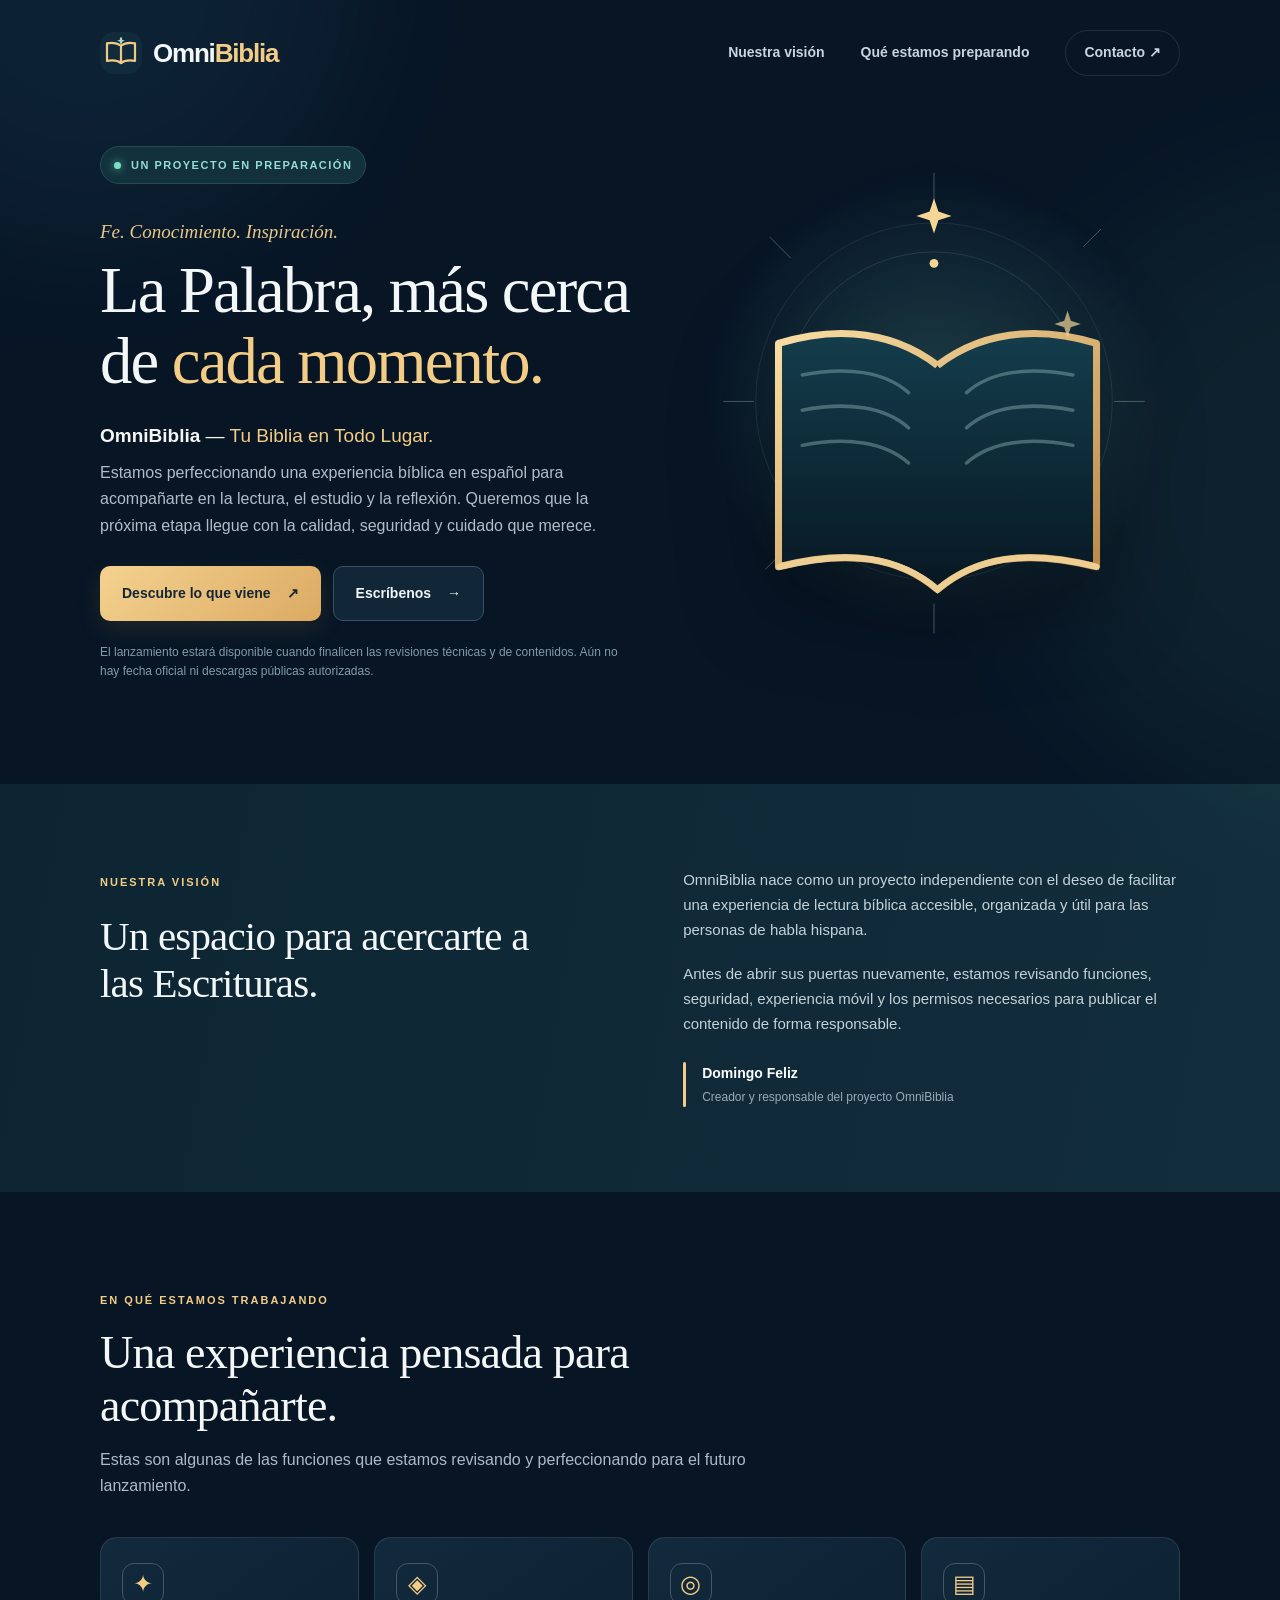
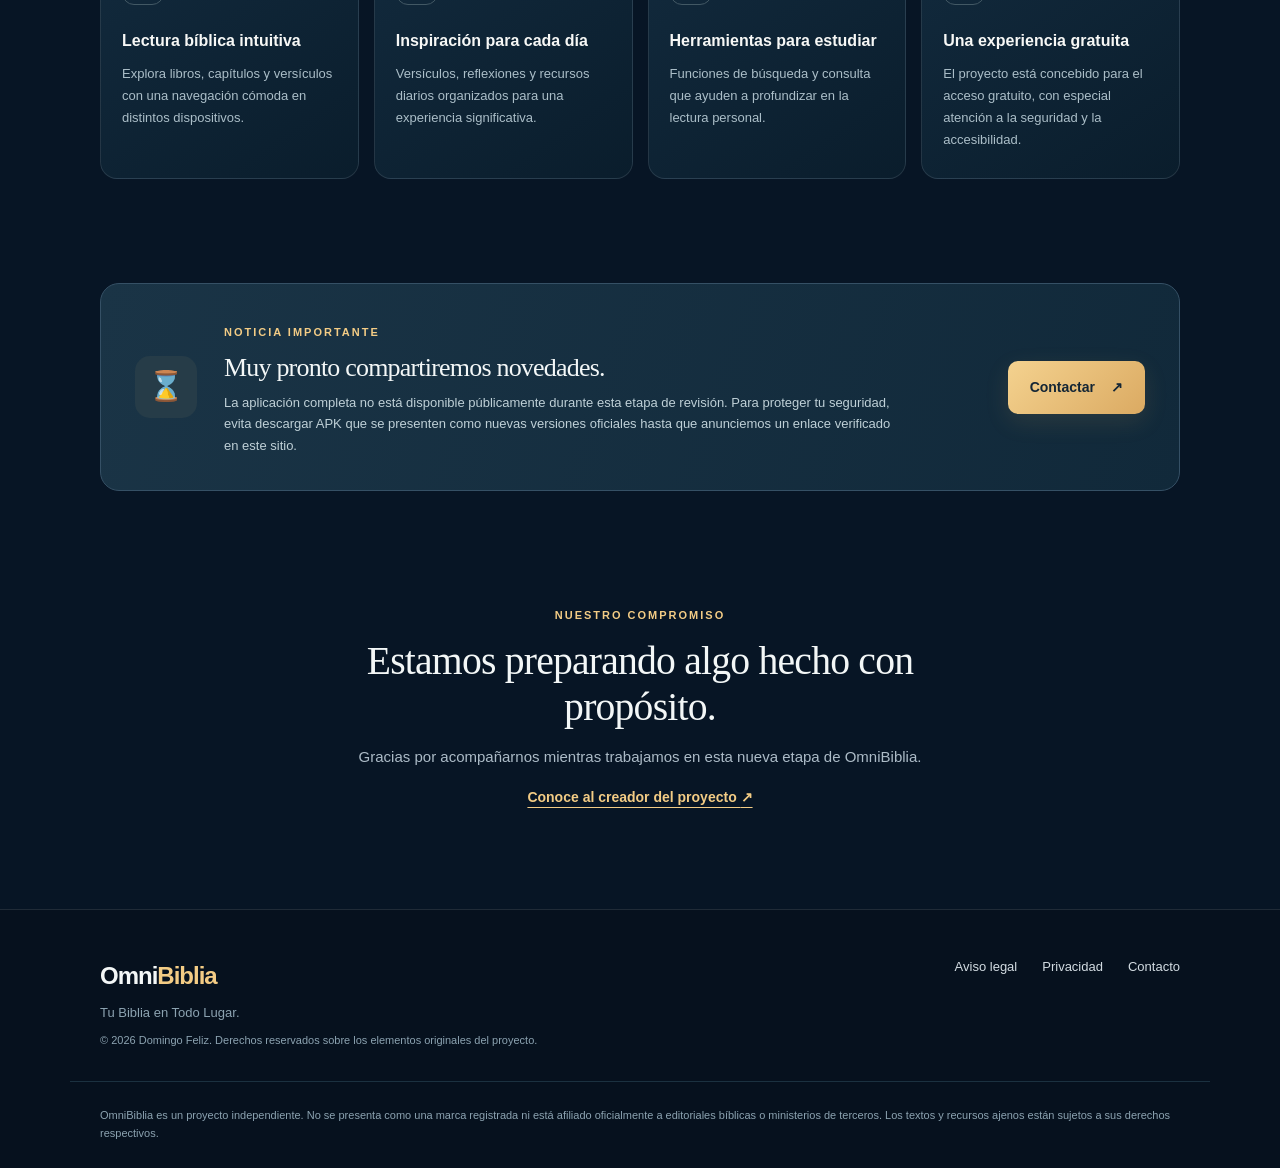
==== index.html @ 855c9818 "Add files via upload" ====
<!doctype html>
<html lang="es-DO">
<head>
  <meta charset="utf-8">
  <meta name="viewport" content="width=device-width, initial-scale=1">
  <meta name="theme-color" content="#081827">
  <meta name="description" content="OmniBiblia, una aplicación bíblica cristiana en español creada por Domingo Feliz. Preparamos una experiencia gratuita de lectura, estudio y reflexión. Próximamente en web y Android.">
  <meta name="author" content="Domingo Feliz">
  <meta name="robots" content="index, follow, max-image-preview:large">
  <meta name="referrer" content="strict-origin-when-cross-origin">
  <link rel="canonical" href="https://omnibiblia.dofepro.do/">
  <link rel="icon" type="image/svg+xml" href="favicon.svg">
  <link rel="preload" as="image" href="hero-art.svg">
  <meta property="og:type" content="website">
  <meta property="og:locale" content="es_DO">
  <meta property="og:site_name" content="OmniBiblia">
  <meta property="og:title" content="OmniBiblia — Tu Biblia en Todo Lugar | Próximamente">
  <meta property="og:description" content="Estamos perfeccionando OmniBiblia, una aplicación bíblica gratuita en español para leer, explorar y reflexionar. Proyecto independiente creado por Domingo Feliz.">
  <meta property="og:url" content="https://omnibiblia.dofepro.do/">
  <meta property="og:image" content="https://omnibiblia.dofepro.do/og-image.png">
  <meta property="og:image:alt" content="OmniBiblia — Tu Biblia en Todo Lugar. Próximamente.">
  <meta name="twitter:card" content="summary_large_image">
  <meta name="twitter:title" content="OmniBiblia — Tu Biblia en Todo Lugar">
  <meta name="twitter:description" content="Una experiencia bíblica en español, gratuita y en preparación.">
  <meta name="twitter:image" content="https://omnibiblia.dofepro.do/og-image.png">
  <title>OmniBiblia — Tu Biblia en Todo Lugar | Próximamente</title>
  <script type="application/ld+json">{
    "@context": "https://schema.org",
    "@type": "WebSite",
    "name": "OmniBiblia",
    "url": "https://omnibiblia.dofepro.do/",
    "inLanguage": "es-DO",
    "description": "Sitio informativo oficial del proyecto independiente OmniBiblia, una aplicación bíblica gratuita en desarrollo.",
    "creator": {"@type": "Person", "name": "Domingo Feliz", "url": "https://dofepro.do/"},
    "publisher": {"@type": "Person", "name": "Domingo Feliz"}
  }</script>
  <link rel="stylesheet" href="styles.css">
</head>
<body>
  <a class="skip-link" href="#contenido">Saltar al contenido</a>
  <div class="ambient ambient-one" aria-hidden="true"></div><div class="ambient ambient-two" aria-hidden="true"></div>
  <header class="site-header wrap">
    <a class="brand" href="./" aria-label="OmniBiblia, inicio">
      <img src="favicon.svg" width="42" height="42" alt="" aria-hidden="true">
      <span>Omni<span class="brand-accent">Biblia</span></span>
    </a>
    <nav class="nav" aria-label="Navegación principal"><a href="#vision">Nuestra visión</a><a href="#novedades">Qué estamos preparando</a><a class="nav-contact" href="mailto:dofeprotech@gmail.com?subject=OmniBiblia%20-%20Contacto">Contacto <span aria-hidden="true">↗</span></a></nav>
  </header>

  <main id="contenido">
    <section class="hero wrap" aria-labelledby="hero-title">
      <div class="hero-copy">
        <span class="eyebrow"><span class="status-dot" aria-hidden="true"></span> UN PROYECTO EN PREPARACIÓN</span>
        <p class="micro-heading">Fe. Conocimiento. Inspiración.</p>
        <h1 id="hero-title">La Palabra, más cerca de <em>cada momento.</em></h1>
        <p class="hero-lead"><strong>OmniBiblia</strong> — <span>Tu Biblia en Todo Lugar.</span></p>
        <p class="hero-description">Estamos perfeccionando una experiencia bíblica en español para acompañarte en la lectura, el estudio y la reflexión. Queremos que la próxima etapa llegue con la calidad, seguridad y cuidado que merece.</p>
        <div class="hero-actions"><a class="btn btn-primary" href="#novedades">Descubre lo que viene <span aria-hidden="true">↗</span></a><a class="btn btn-outline" href="mailto:dofeprotech@gmail.com?subject=Quiero%20conocer%20novedades%20de%20OmniBiblia">Escríbenos <span aria-hidden="true">→</span></a></div>
        <p class="hero-fine">El lanzamiento estará disponible cuando finalicen las revisiones técnicas y de contenidos. Aún no hay fecha oficial ni descargas públicas autorizadas.</p>
      </div>
      <div class="hero-visual" aria-hidden="true"><img src="hero-art.svg" alt=""></div>
    </section>

    <section class="statement-section" id="vision" aria-labelledby="vision-title">
      <div class="wrap vision-grid">
        <div><span class="section-label">NUESTRA VISIÓN</span><h2 id="vision-title">Un espacio para acercarte a las Escrituras.</h2></div>
        <div class="vision-content"><p>OmniBiblia nace como un proyecto independiente con el deseo de facilitar una experiencia de lectura bíblica accesible, organizada y útil para las personas de habla hispana.</p><p>Antes de abrir sus puertas nuevamente, estamos revisando funciones, seguridad, experiencia móvil y los permisos necesarios para publicar el contenido de forma responsable.</p><div class="signature"><span class="signature-stroke" aria-hidden="true"></span><span><strong>Domingo Feliz</strong><small>Creador y responsable del proyecto OmniBiblia</small></span></div></div>
      </div>
    </section>

    <section class="features wrap" id="novedades" aria-labelledby="features-title">
      <div class="section-intro"><span class="section-label">EN QUÉ ESTAMOS TRABAJANDO</span><h2 id="features-title">Una experiencia pensada para acompañarte.</h2><p>Estas son algunas de las funciones que estamos revisando y perfeccionando para el futuro lanzamiento.</p></div>
      <div class="feature-grid">
        <article class="feature-card"><span class="feature-icon" aria-hidden="true">✦</span><h3>Lectura bíblica intuitiva</h3><p>Explora libros, capítulos y versículos con una navegación cómoda en distintos dispositivos.</p></article>
        <article class="feature-card"><span class="feature-icon" aria-hidden="true">◈</span><h3>Inspiración para cada día</h3><p>Versículos, reflexiones y recursos diarios organizados para una experiencia significativa.</p></article>
        <article class="feature-card"><span class="feature-icon" aria-hidden="true">◎</span><h3>Herramientas para estudiar</h3><p>Funciones de búsqueda y consulta que ayuden a profundizar en la lectura personal.</p></article>
        <article class="feature-card"><span class="feature-icon" aria-hidden="true">▤</span><h3>Una experiencia gratuita</h3><p>El proyecto está concebido para el acceso gratuito, con especial atención a la seguridad y la accesibilidad.</p></article>
      </div>
    </section>

    <section class="notice-section wrap" aria-labelledby="notice-title">
      <div class="notice"><div class="notice-icon" aria-hidden="true">⌛</div><div><span class="section-label">NOTICIA IMPORTANTE</span><h2 id="notice-title">Muy pronto compartiremos novedades.</h2><p>La aplicación completa no está disponible públicamente durante esta etapa de revisión. Para proteger tu seguridad, evita descargar APK que se presenten como nuevas versiones oficiales hasta que anunciemos un enlace verificado en este sitio.</p></div><a class="btn btn-primary notice-btn" href="mailto:dofeprotech@gmail.com?subject=Consulta%20sobre%20OmniBiblia">Contactar <span aria-hidden="true">↗</span></a></div>
    </section>

    <section class="closing wrap" aria-labelledby="closing-title"><span class="section-label">NUESTRO COMPROMISO</span><h2 id="closing-title">Estamos preparando algo hecho con propósito.</h2><p>Gracias por acompañarnos mientras trabajamos en esta nueva etapa de OmniBiblia.</p><a href="https://dofepro.do/" target="_blank" rel="noopener noreferrer">Conoce al creador del proyecto <span aria-hidden="true">↗</span></a></section>
  </main>
  <footer class="footer"><div class="wrap footer-inner"><div><div class="footer-brand">Omni<span>Biblia</span></div><p>Tu Biblia en Todo Lugar.</p><p class="copyright">© 2026 Domingo Feliz. Derechos reservados sobre los elementos originales del proyecto.</p></div><div class="footer-links"><a href="aviso-legal.html">Aviso legal</a><a href="privacidad.html">Privacidad</a><a href="mailto:dofeprotech@gmail.com">Contacto</a></div></div><p class="footer-disclaimer wrap">OmniBiblia es un proyecto independiente. No se presenta como una marca registrada ni está afiliado oficialmente a editoriales bíblicas o ministerios de terceros. Los textos y recursos ajenos están sujetos a sus derechos respectivos.</p></footer>
</body>
</html>
---- styles.css ----
@charset "UTF-8";
:root{color-scheme:dark;--bg:#071525;--deep:#06101d;--surface:#11283a;--border:rgba(217,231,235,.12);--text:#f3f7f7;--muted:#acbbc7;--gold:#f3cc85;--gold2:#d2a65f;--teal:#95dcd2;--wrap:1140px}*{box-sizing:border-box}html{scroll-behavior:smooth}body{margin:0;background:var(--bg);color:var(--text);font-family:Inter,ui-sans-serif,-apple-system,BlinkMacSystemFont,"Segoe UI",Roboto,Arial,sans-serif;line-height:1.65;overflow-x:hidden}a{color:inherit;text-decoration:none}a:focus-visible{outline:3px solid var(--teal);outline-offset:5px;border-radius:3px}img{max-width:100%}.wrap{max-width:var(--wrap);margin:auto;padding-left:30px;padding-right:30px}.skip-link{position:absolute;z-index:10;top:-70px;left:20px;background:#fff;color:#102b3a;padding:10px}.skip-link:focus{top:12px}.ambient{position:absolute;border-radius:50%;pointer-events:none;filter:blur(80px);opacity:.18}.ambient-one{width:520px;height:520px;background:#275a78;top:-280px;left:-170px}.ambient-two{width:620px;height:620px;background:#376d66;right:-370px;top:180px;opacity:.14}.site-header{height:106px;display:flex;align-items:center;justify-content:space-between;position:relative;z-index:1}.brand{display:flex;align-items:center;gap:11px;font-size:26px;font-weight:760;letter-spacing:-1.2px}.brand-accent,.footer-brand span{color:var(--gold)}.brand img{border-radius:14px}.nav{display:flex;align-items:center;gap:36px;color:#c9d5de;font-size:14px;font-weight:600}.nav a:not(.nav-contact):hover{color:#fff}.nav-contact{padding:10px 18px;border:1px solid var(--border);border-radius:99px}.nav-contact:hover{border-color:var(--gold);color:var(--gold)}.hero{min-height:610px;display:grid;grid-template-columns:1.05fr .95fr;gap:4%;align-items:center;position:relative;padding-top:40px;padding-bottom:92px}.hero-copy{position:relative;z-index:1}.eyebrow{display:inline-flex;gap:10px;align-items:center;letter-spacing:1.5px;font-size:11px;font-weight:800;color:var(--teal);padding:9px 13px;background:#12313c;border:1px solid #244c55;border-radius:40px}.status-dot{width:7px;height:7px;background:#7ce0c6;box-shadow:0 0 10px #5ec6aa;border-radius:100%}.micro-heading{font-family:Georgia,serif;color:#e9c888;font-style:italic;font-size:19px;margin:32px 0 8px}.hero h1{font-family:Georgia,"Times New Roman",serif;font-weight:500;font-size:clamp(46px,5.05vw,75px);letter-spacing:-1.8px;line-height:1.09;margin:0;max-width:680px}.hero h1 em{color:var(--gold);font-style:normal}.hero-lead{color:#f5f5f3;font-size:19px;margin:24px 0 8px}.hero-lead span{color:var(--gold)}.hero-description{color:#aebfc8;max-width:570px;font-size:16px;margin:0 0 27px}.hero-actions{display:flex;gap:12px;flex-wrap:wrap}.btn{border-radius:10px;display:inline-flex;align-items:center;justify-content:center;gap:16px;padding:15px 22px;font-weight:740;font-size:14px;min-height:50px;transition:transform .2s,background .2s}.btn:hover{transform:translateY(-2px)}.btn-primary{background:linear-gradient(135deg,#f4d28f,#dbaa62);color:#142635;box-shadow:0 8px 25px rgba(223,175,89,.12)}.btn-outline{border:1px solid #365066;background:#112738;color:#eff6f7}.hero-fine{font-size:12px;color:#829ba9;max-width:540px;margin-top:22px;line-height:1.55}.hero-visual{display:flex;align-items:center;justify-content:center}.hero-visual img{width:100%;max-width:570px;filter:drop-shadow(0 36px 45px #0005)}.statement-section{padding:84px 0;background:linear-gradient(100deg,#0d2533,#122d3c)}.vision-grid{display:grid;grid-template-columns:1fr 1.05fr;gap:110px}.section-label{font-size:11px;font-weight:800;letter-spacing:2px;color:var(--gold);text-transform:uppercase}.vision-grid h2,.section-intro h2,.notice h2,.closing h2{font-family:Georgia,"Times New Roman",serif;font-weight:500;line-height:1.16;letter-spacing:-.8px}.vision-grid h2{font-size:clamp(32px,3.2vw,45px);margin:18px 0 0;max-width:440px}.vision-content>p{color:#c4d2d9;font-size:15px;margin:0 0 20px}.signature{display:flex;align-items:center;gap:16px;margin-top:25px}.signature-stroke{height:45px;width:3px;background:var(--gold);border-radius:8px}.signature strong,.signature small{display:block}.signature strong{font-size:14px;color:#fff}.signature small{font-size:12px;color:#97acb9;margin-top:3px}.features{padding-top:94px;padding-bottom:104px}.section-intro{max-width:700px}.section-intro h2{font-size:clamp(32px,3.6vw,49px);margin:14px 0}.section-intro p{color:var(--muted);margin:0}.feature-grid{display:grid;grid-template-columns:repeat(4,minmax(0,1fr));gap:15px;margin-top:37px}.feature-card{border:1px solid var(--border);background:linear-gradient(145deg,#122a3d,#0a1d2c);border-radius:17px;padding:25px 21px 27px;min-height:240px}.feature-icon{width:42px;height:42px;border:1px solid #425864;border-radius:12px;color:var(--gold);display:grid;place-items:center;font-size:24px;margin-bottom:25px}.feature-card h3{font-size:16px;margin:0 0 11px;line-height:1.4;color:#f7f8f6}.feature-card p{font-size:13px;margin:0;color:#abbec8;line-height:1.7}.notice-section{padding-bottom:110px}.notice{display:grid;grid-template-columns:65px 1fr auto;align-items:center;gap:24px;border:1px solid #355065;border-radius:19px;background:linear-gradient(110deg,#1a3446,#11293a);padding:34px}.notice-icon{width:62px;height:62px;display:grid;place-items:center;background:#263c48;border-radius:15px;color:var(--gold);font-size:29px}.notice h2{font-size:26px;margin:8px 0 9px}.notice p{margin:0;max-width:680px;color:#bfd0d7;font-size:13px}.notice-btn{white-space:nowrap}.closing{text-align:center;padding-bottom:98px}.closing h2{font-size:clamp(30px,3.1vw,43px);margin:10px auto;max-width:650px}.closing p{color:var(--muted);font-size:15px}.closing a{color:var(--gold);font-weight:700;font-size:14px;text-decoration:underline;text-underline-offset:5px}.footer{border-top:1px solid var(--border);background:#06111e;padding:46px 0 26px}.footer-inner{display:flex;justify-content:space-between;gap:24px}.footer-brand{font-weight:800;font-size:24px;letter-spacing:-1px}.footer p{color:#8ca3b1;font-size:13px;margin:7px 0}.footer .copyright{font-size:11px}.footer-links{display:flex;align-items:flex-start;flex-wrap:wrap;gap:25px;color:#d3dce2;font-size:13px}.footer-links a:hover{color:var(--gold)}.footer-disclaimer{font-size:11px!important;padding-top:24px;max-width:var(--wrap);border-top:1px solid #1b3140;margin:25px auto 0!important}.legal-main{padding-top:50px;padding-bottom:90px;min-height:65vh;max-width:890px}.legal-main h1{font-family:Georgia,serif;font-size:clamp(34px,5vw,54px);line-height:1.1;font-weight:500}.legal-main h2{font-size:19px;margin-top:33px}.legal-main p,.legal-main li{color:#bfd0d7;font-size:15px}.legal-main a{color:var(--gold);text-decoration:underline}.legal-back{color:var(--gold);font-size:14px}.legal-main strong{color:#fff}@media(max-width:970px){.hero{grid-template-columns:1.1fr .9fr;min-height:auto}.hero h1{font-size:52px}.vision-grid{gap:40px}.feature-grid{grid-template-columns:repeat(2,1fr)}.notice{grid-template-columns:60px 1fr}.notice-btn{grid-column:2;justify-self:start}.nav{gap:14px}}@media(max-width:680px){.wrap{padding-left:21px;padding-right:21px}.site-header{height:82px}.brand{font-size:23px}.brand img{width:36px;height:36px}.nav a:not(.nav-contact){display:none}.nav-contact{padding:8px 12px;font-size:12px}.hero{grid-template-columns:1fr;gap:6px;padding-top:43px;padding-bottom:68px}.hero-visual{grid-row:1;max-width:320px;justify-self:center;margin-bottom:-11px}.hero h1{font-size:clamp(43px,11vw,63px)}.micro-heading{margin-top:21px}.hero-lead{font-size:17px}.hero-description{font-size:15px}.hero-actions{gap:10px}.btn{width:100%}.eyebrow{font-size:10px}.statement-section{padding:63px 0}.vision-grid{grid-template-columns:1fr;gap:20px}.vision-grid h2{font-size:35px}.features{padding-top:72px;padding-bottom:70px}.feature-grid{grid-template-columns:1fr;gap:12px;margin-top:30px}.feature-card{min-height:auto;padding:22px}.feature-icon{margin-bottom:15px}.notice-section{padding-bottom:76px}.notice{grid-template-columns:1fr;gap:13px;padding:24px}.notice-btn{grid-column:auto;width:100%}.notice h2{font-size:25px}.closing{padding-bottom:70px}.footer-inner{flex-direction:column}.footer-links{gap:22px}.footer-disclaimer{line-height:1.7}}@media(prefers-reduced-motion:reduce){html{scroll-behavior:auto}.btn{transition:none}}
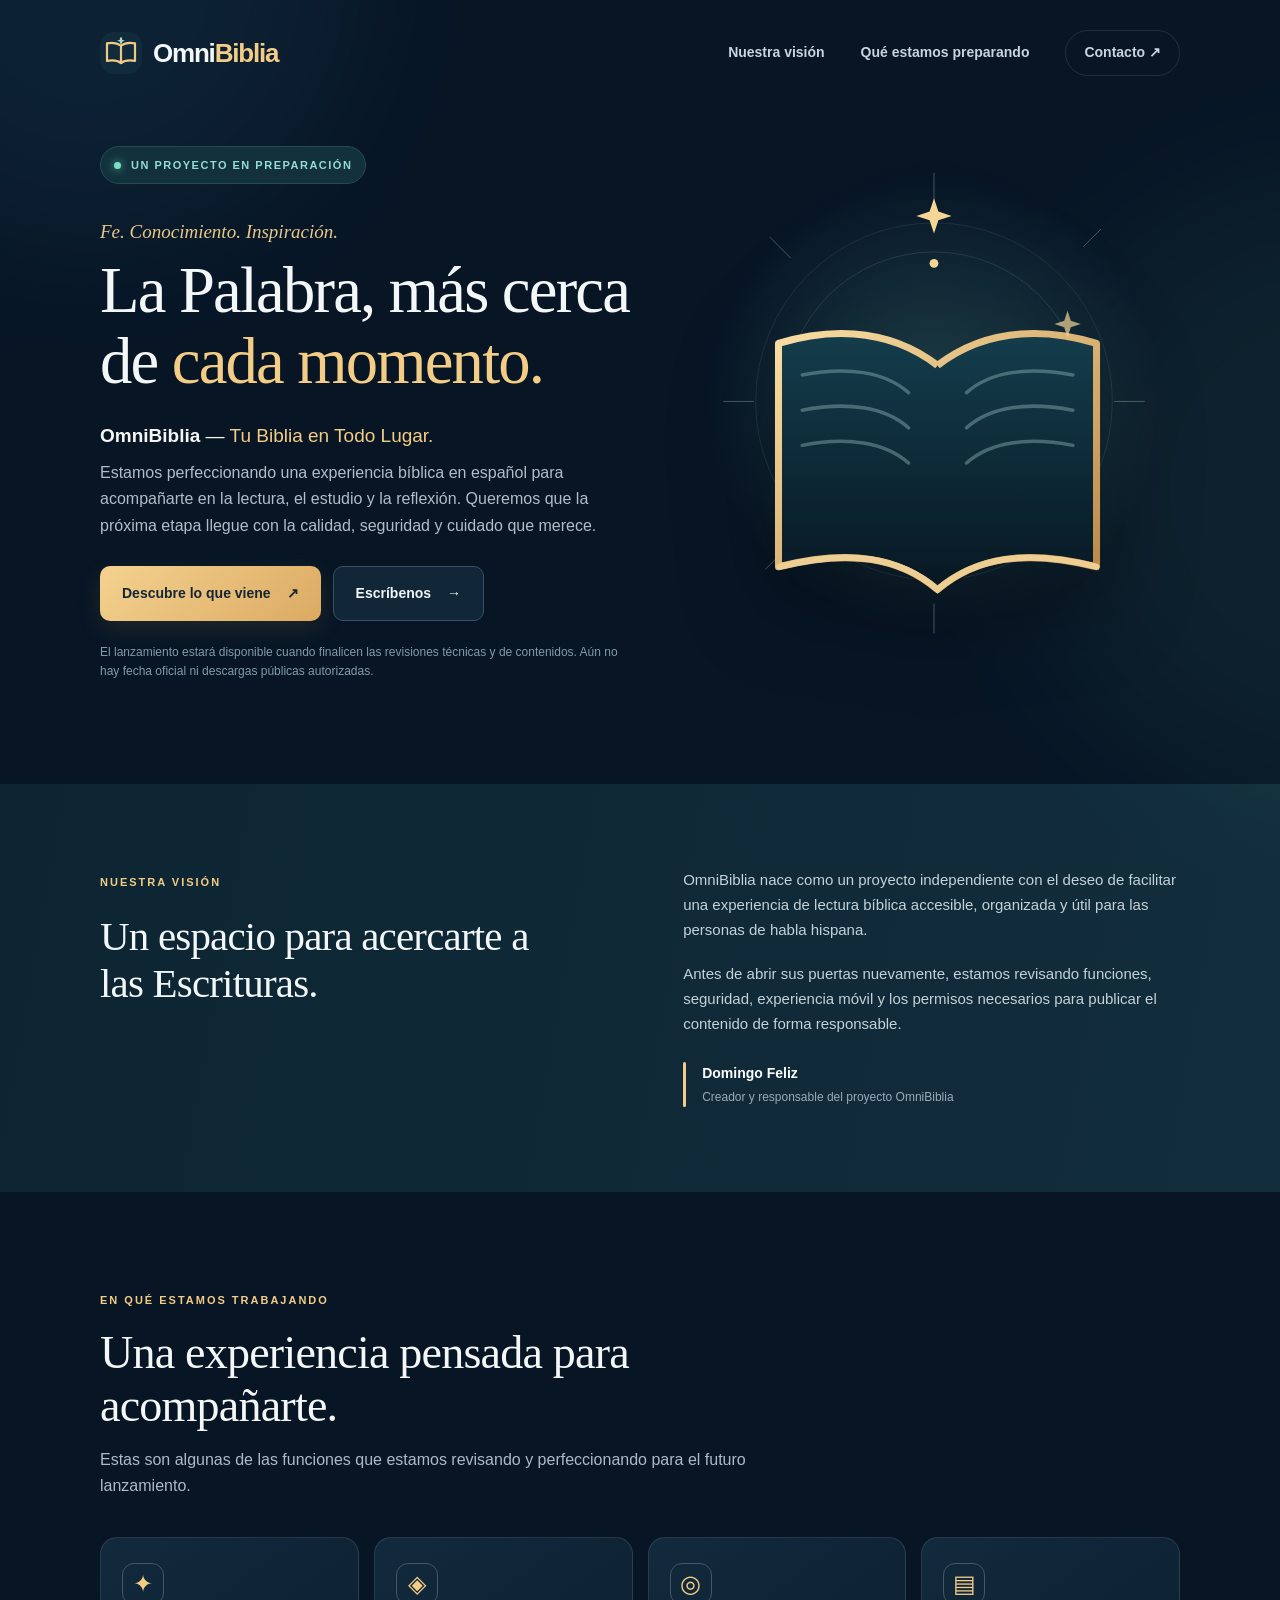
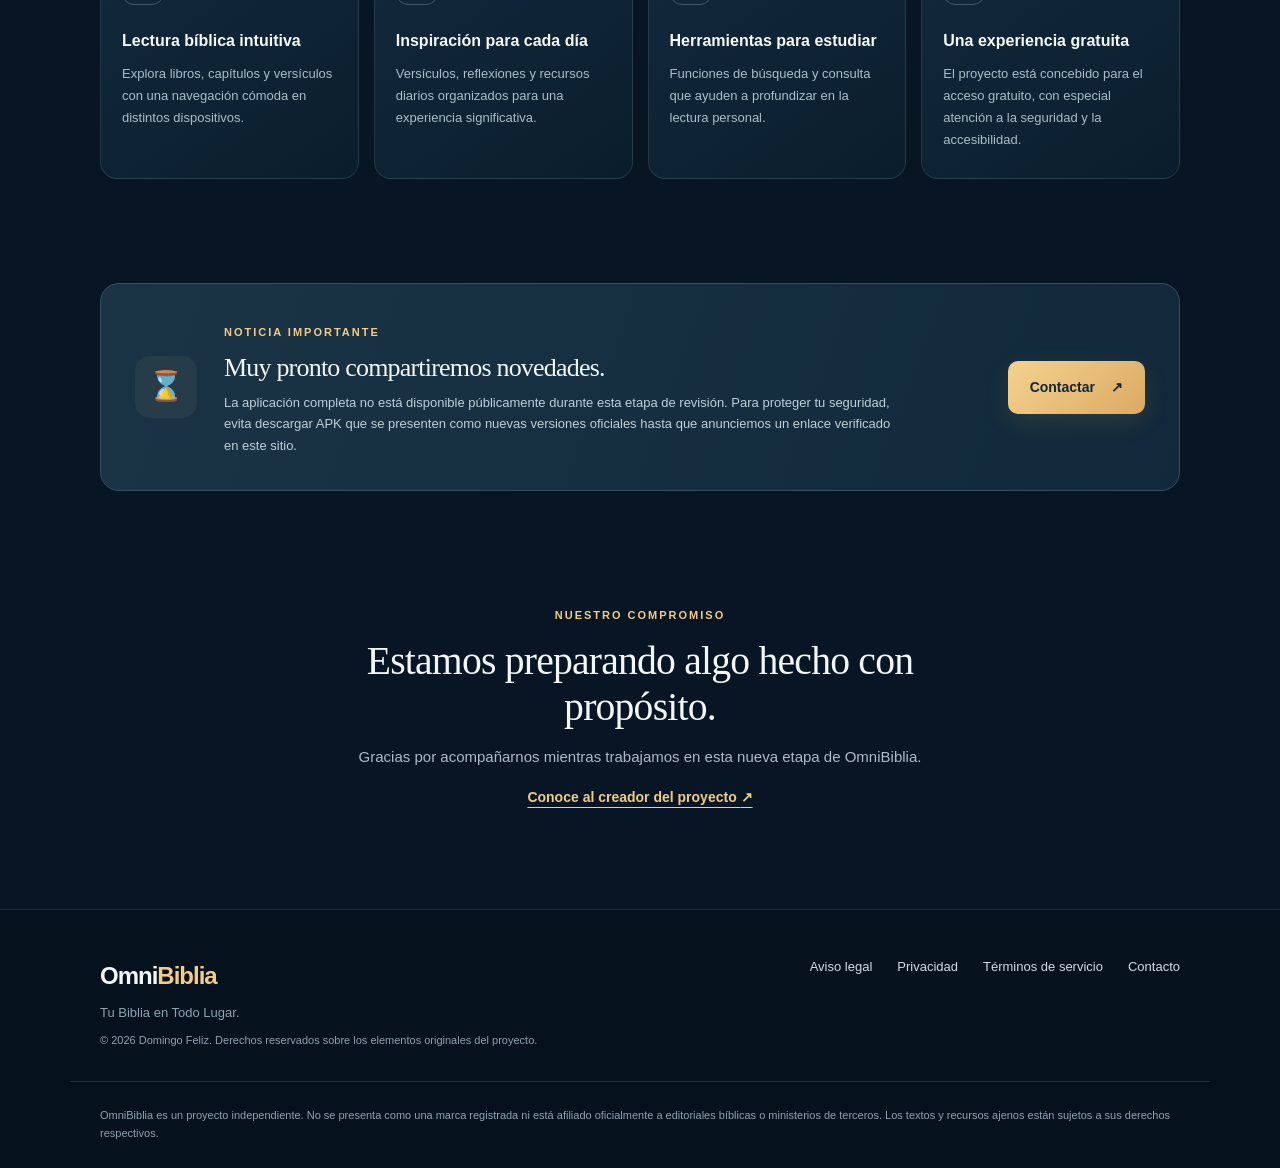
==== commit cc7a8e9f: "Agregar enlace a términos de servicio" ====
--- a/index.html
+++ b/index.html
@@ -84,6 +84,6 @@
 
     <section class="closing wrap" aria-labelledby="closing-title"><span class="section-label">NUESTRO COMPROMISO</span><h2 id="closing-title">Estamos preparando algo hecho con propósito.</h2><p>Gracias por acompañarnos mientras trabajamos en esta nueva etapa de OmniBiblia.</p><a href="https://dofepro.do/" target="_blank" rel="noopener noreferrer">Conoce al creador del proyecto <span aria-hidden="true">↗</span></a></section>
   </main>
-  <footer class="footer"><div class="wrap footer-inner"><div><div class="footer-brand">Omni<span>Biblia</span></div><p>Tu Biblia en Todo Lugar.</p><p class="copyright">© 2026 Domingo Feliz. Derechos reservados sobre los elementos originales del proyecto.</p></div><div class="footer-links"><a href="aviso-legal.html">Aviso legal</a><a href="privacidad.html">Privacidad</a><a href="mailto:dofeprotech@gmail.com">Contacto</a></div></div><p class="footer-disclaimer wrap">OmniBiblia es un proyecto independiente. No se presenta como una marca registrada ni está afiliado oficialmente a editoriales bíblicas o ministerios de terceros. Los textos y recursos ajenos están sujetos a sus derechos respectivos.</p></footer>
+  <footer class="footer"><div class="wrap footer-inner"><div><div class="footer-brand">Omni<span>Biblia</span></div><p>Tu Biblia en Todo Lugar.</p><p class="copyright">© 2026 Domingo Feliz. Derechos reservados sobre los elementos originales del proyecto.</p></div><div class="footer-links"><a href="aviso-legal.html">Aviso legal</a><a href="privacidad.html">Privacidad</a><a href="terminos.html">Términos de servicio</a><a href="mailto:dofeprotech@gmail.com">Contacto</a></div></div><p class="footer-disclaimer wrap">OmniBiblia es un proyecto independiente. No se presenta como una marca registrada ni está afiliado oficialmente a editoriales bíblicas o ministerios de terceros. Los textos y recursos ajenos están sujetos a sus derechos respectivos.</p></footer>
 </body>
 </html>
